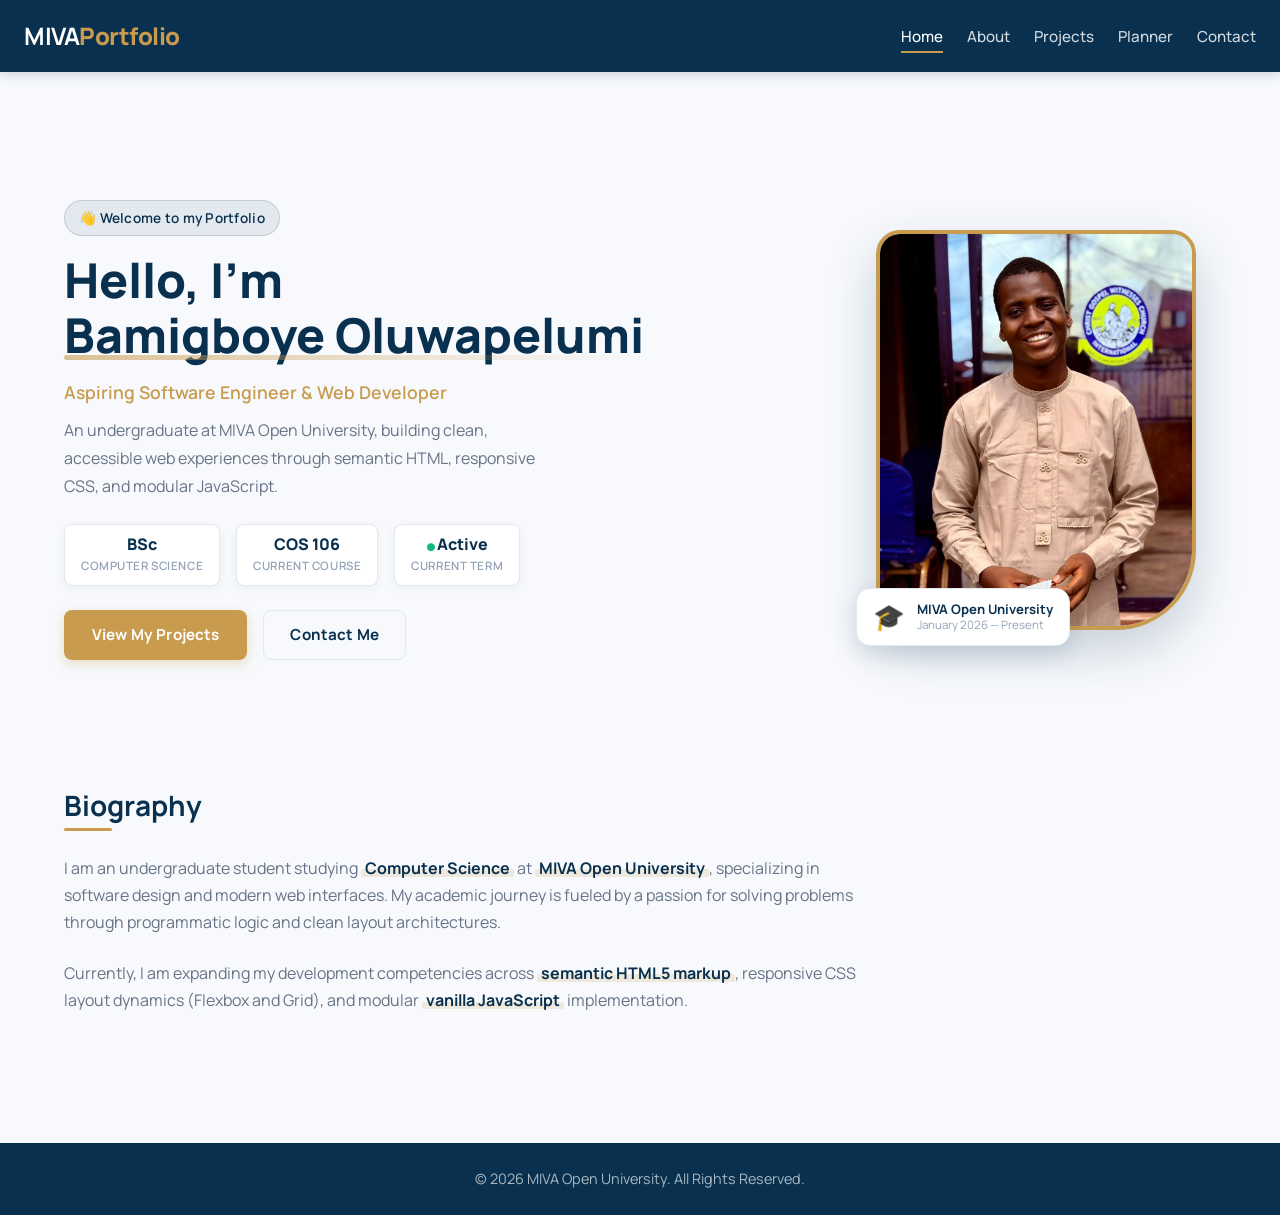
==== index.html @ a13cc45e "feat: implement modern responsive hamburger menu, customize contact composer, and add SEO meta cards" ====
<!DOCTYPE html>
<html lang="en">
<head>
    <meta charset="UTF-8">
    <meta name="viewport" content="width=device-width, initial-scale=1.0">
    <meta name="description" content="Academic Portfolio and Student Manager of Bamigboye Oluwapelumi, studying Computer Science at MIVA Open University. Discover my development projects and tasks.">
    <meta name="keywords" content="Bamigboye Oluwapelumi, MIVA Open University, Academic Portfolio, Computer Science, Front-End Developer, Academic Manager">
    <meta name="author" content="Bamigboye Oluwapelumi">
    
    <!-- Open Graph / Facebook -->
    <meta property="og:type" content="website">
    <meta property="og:url" content="https://github.com/mhistersax">
    <meta property="og:title" content="Bamigboye Oluwapelumi — Academic Portfolio">
    <meta property="og:description" content="Discover my web engineering projects and study milestones at MIVA Open University.">
    <meta property="og:image" content="asset/Avatar.webp">

    <!-- Twitter -->
    <meta property="twitter:card" content="summary_large_image">
    <meta property="twitter:title" content="Bamigboye Oluwapelumi — Academic Portfolio">
    <meta property="twitter:description" content="Discover my web engineering projects and study milestones at MIVA Open University.">
    <meta property="twitter:image" content="asset/Avatar.webp">

    <title>Home — Student Portfolio & Academic Manager</title>
    <link rel="stylesheet" href="css/style.css">
    <link rel="icon" type="image/x-icon" href="asset/images.ico">
</head>
<body>
    <header id="main_header">
        <div class="brand">
            <span class="logo-text">MIVA<strong>Portfolio</strong></span>
        </div>
        <button class="nav_toggle" id="nav_toggle" aria-label="Toggle navigation" aria-expanded="false">
            <span class="hamburger_bar"></span>
            <span class="hamburger_bar"></span>
            <span class="hamburger_bar"></span>
        </button>
        <nav>
            <ul>
                <li><a href="index.html" class="active">Home</a></li>
                <li><a href="about.html">About</a></li>
                <li><a href="projects.html">Projects</a></li>
                <li><a href="planner.html">Planner</a></li>
                <li><a href="contact.html">Contact</a></li>
            </ul>
        </nav>
    </header>

    <main>
        <!-- ===================== HERO — Split Layout ===================== -->
        <section class="hero">
            <!-- LEFT: Text Content -->
            <div class="hero-text">
                <span class="hero-badge">👋 Welcome to my Portfolio</span>
                <h1>Hello, I'm<br><span class="hero-name">Bamigboye Oluwapelumi</span></h1>
                <p class="subtitle">Aspiring Software Engineer &amp; Web Developer</p>
                <p class="tagline">An undergraduate at MIVA Open University, building clean, accessible web experiences through semantic HTML, responsive CSS, and modular JavaScript.</p>

                <!-- Quick Stats -->
                <div class="hero-stats">
                    <div class="stat-chip">
                        <span class="stat-value">BSc</span>
                        <span class="stat-label">Computer Science</span>
                    </div>
                    <div class="stat-chip">
                        <span class="stat-value">COS 106</span>
                        <span class="stat-label">Current Course</span>
                    </div>
                    <div class="stat-chip">
                        <span class="stat-value active-dot">Active</span>
                        <span class="stat-label">Current Term</span>
                    </div>
                </div>

                <div class="cta-buttons">
                    <a href="projects.html" class="btn btn-primary">View My Projects</a>
                    <a href="contact.html" class="btn btn-outline">Contact Me</a>
                </div>
            </div>

            <!-- RIGHT: Portrait Photo -->
            <div class="hero-photo-wrap">
                <div class="hero-photo-frame">
                    <img src="asset/Avatar.webp" alt="Portrait of Bamigboye Oluwapelumi" class="hero-photo"/>
                </div>
                <!-- Decorative floating badge -->
                <div class="hero-float-badge">
                    <span class="badge-icon">🎓</span>
                    <div>
                        <p class="badge-title">MIVA Open University</p>
                        <p class="badge-sub">January 2026 — Present</p>
                    </div>
                </div>
            </div>
        </section>

        <section class="biography">
            <h2>Biography</h2>
            <div class="bio-content">
                <p>I am an undergraduate student studying <strong class="bio-highlight">Computer Science</strong> at <strong class="bio-highlight">MIVA Open University</strong>, specializing in software design and modern web interfaces. My academic journey is fueled by a passion for solving problems through programmatic logic and clean layout architectures.</p>
                <p>Currently, I am expanding my development competencies across <strong class="bio-highlight">semantic HTML5 markup</strong>, responsive CSS layout dynamics (Flexbox and Grid), and modular <strong class="bio-highlight">vanilla JavaScript</strong> implementation.</p>
            </div>
        </section>
    </main>

    <footer>
        <p>&copy; 2026 MIVA Open University. All Rights Reserved.</p>
    </footer>
    <script src="js/nav.js"></script>
</body>
</html>
---- css/style.css ----
@import url('https://fonts.googleapis.com/css2?family=Manrope:wght@400;500;600;700;800&family=Afacad:wght@400;500;600;700&display=swap');

/* =============================================
   MIVA-Inspired Design System Variables
   Source: miva.edu.ng
   ============================================= */
:root {
    /* MIVA Official Color Palette */
    --primary: #09314F;          /* MIVA's core brand navy */
    --primary-hover: #0D4875;    /* MIVA's card hover color */
    --accent: #C89B4F;           /* Warm gold accent for actions */
    --accent-hover: #A8813E;     /* Darkened gold for hover states */
    --background: #F7F9FC;       /* Crisp, near-white page backdrop */
    --surface: #FFFFFF;          /* Pure white for cards & surfaces */
    --text-heading: #09314F;     /* MIVA navy for all headings */
    --text-body: #677487;        /* MIVA's exact body text color */
    --text-muted: #94A3B8;       /* Captions, placeholders, empty states */
    --success: #10B981;
    --error: #EF4444;
    --border: #E2E8F0;

    /* MIVA-Inspired Typography */
    --font-primary: 'Manrope', system-ui, -apple-system, sans-serif;

    /* Border Radii */
    --radius-btn: 8px;
    --radius-card: 12px;

    /* Brand-Tinted Shadows */
    --shadow-sm: 0 2px 8px rgba(9, 49, 79, 0.06);
    --shadow-card: 0 6px 20px rgba(9, 49, 79, 0.09);
    --shadow-hover: 0 12px 32px rgba(9, 49, 79, 0.15);

    /* Rhythm Framework */
    --space-xs: 8px;
    --space-sm: 16px;
    --space-md: 24px;
    --space-lg: 48px;
    --space-xl: 64px;
}

/* =============================================
   Global Normalization & Basics
   ============================================= */
*, *::before, *::after {
    margin: 0;
    padding: 0;
    box-sizing: border-box;
}

html {
    scroll-behavior: smooth;
}

body {
    font-family: var(--font-primary);
    background-color: var(--background);
    color: var(--text-body);
    line-height: 1.65;
    display: flex;
    flex-direction: column;
    min-height: 100vh;
    font-size: 16px;
}

/* Typography Hierarchy */
h1, h2, h3, h4, h5, h6 {
    font-family: var(--font-primary);
    color: var(--text-heading);
    line-height: 1.25;
    margin-bottom: var(--space-sm);
}

h1 { font-size: 2.5rem; font-weight: 800; }
h2 { font-size: 1.75rem; font-weight: 700; margin-bottom: var(--space-md); }
h3 { font-size: 1.25rem; font-weight: 600; }
h4 { font-size: 1.1rem; font-weight: 600; }

p {
    font-size: 1rem;
    margin-bottom: var(--space-sm);
    color: var(--text-body);
    line-height: 1.7;
}

a {
    text-decoration: none;
    color: var(--primary);
    transition: color 0.2s ease;
}

ul, ol {
    margin-bottom: var(--space-md);
    padding-left: var(--space-md);
    color: var(--text-body);
}

img {
    max-width: 100%;
    display: block;
}

/* Layout Container */
main {
    flex: 1;
    width: 100%;
    max-width: 1200px;
    margin: 0 auto;
    padding: var(--space-xl) var(--space-md);
}

section {
    margin-bottom: var(--space-xl);
}

.section-intro {
    font-size: 1.1rem;
    max-width: 680px;
    margin-bottom: var(--space-lg);
    color: var(--text-body);
}

/* =============================================
   Header & Navigation — MIVA Style
   ============================================= */
header {
    background-color: var(--primary);
    padding: var(--space-sm) var(--space-md);
    position: sticky;
    top: 0;
    z-index: 100;
    box-shadow: 0 2px 12px rgba(9, 49, 79, 0.2);
    display: flex;
    justify-content: space-between;
    align-items: center;
}

/* Logo */
.brand .logo-text {
    font-family: var(--font-primary);
    color: var(--surface);
    font-size: 1.5rem;
    font-weight: 700;
    letter-spacing: -0.02em;
}

.brand strong {
    color: var(--accent);
    font-weight: 800;
}

/* Nav Links */
nav ul {
    list-style: none;
    display: flex;
    gap: var(--space-md);
    margin: 0;
    padding: 0;
}

nav a {
    color: rgba(255, 255, 255, 0.82);
    font-weight: 500;
    font-size: 0.95rem;
    position: relative;
    padding: 6px 0;
    transition: color 0.2s ease;
}

nav a:hover,
nav a.active {
    color: var(--surface);
}

/* Navigation Border Grow (from BRAND_GUIDE) */
nav a::after {
    content: '';
    position: absolute;
    bottom: 0;
    left: 0;
    width: 100%;
    height: 2px;
    background-color: var(--accent);
    transform: scaleX(0);
    transform-origin: center;
    transition: transform 0.25s ease;
}

nav a:hover::after,
nav a.active::after {
    transform: scaleX(1);
}

/* Hamburger Nav Toggle Button (Modern UI) */
.nav_toggle {
    display: none;
    background: none;
    border: none;
    cursor: pointer;
    padding: var(--space-xs);
    flex-direction: column;
    gap: 6px;
    z-index: 110;
}

.hamburger_bar {
    display: block;
    width: 24px;
    height: 2px;
    background-color: var(--surface);
    border-radius: var(--radius-sm);
    transition: transform 0.3s ease, opacity 0.3s ease, background-color 0.3s ease;
}

/* Interactive Open States for Hamburger Icon */
header.nav_open .nav_toggle .hamburger_bar:nth-child(1) {
    transform: translateY(8px) rotate(45deg);
}

header.nav_open .nav_toggle .hamburger_bar:nth-child(2) {
    opacity: 0;
}

header.nav_open .nav_toggle .hamburger_bar:nth-child(3) {
    transform: translateY(-8px) rotate(-45deg);
}

/* =============================================
   Buttons — Tactile Scale Response
   ============================================= */
.btn {
    display: inline-block;
    padding: 12px 28px;
    border-radius: var(--radius-btn);
    font-family: var(--font-primary);
    font-weight: 700;
    font-size: 0.95rem;
    cursor: pointer;
    border: none;
    transition: background-color 0.2s ease, transform 0.1s ease, box-shadow 0.2s ease;
    text-align: center;
    letter-spacing: 0.01em;
}

.btn:active {
    transform: scale(0.97);
}

.btn-primary {
    background-color: var(--accent);
    color: var(--surface);
    box-shadow: 0 4px 12px rgba(200, 155, 79, 0.3);
}

.btn-primary:hover {
    background-color: var(--accent-hover);
    color: var(--surface);
    box-shadow: 0 6px 18px rgba(200, 155, 79, 0.4);
}

.btn-secondary {
    background-color: transparent;
    color: var(--surface);
    border: 2px solid rgba(255,255,255,0.5);
}

.btn-secondary:hover {
    background-color: rgba(255, 255, 255, 0.1);
    color: var(--surface);
    border-color: var(--surface);
}

/* =============================================
   Forms & Inputs
   ============================================= */
.form-group {
    margin-bottom: var(--space-sm);
    display: flex;
    flex-direction: column;
}

label {
    font-weight: 600;
    font-size: 0.9rem;
    margin-bottom: 6px;
    color: var(--text-heading);
    text-transform: uppercase;
    letter-spacing: 0.05em;
}

input, textarea {
    padding: 12px 16px;
    border: 1.5px solid var(--border);
    border-radius: var(--radius-btn);
    font-family: var(--font-primary);
    font-size: 1rem;
    color: var(--text-heading);
    background-color: var(--surface);
    transition: border-color 0.2s ease, box-shadow 0.2s ease;
}

input::placeholder, textarea::placeholder {
    color: var(--text-muted);
}

input:focus, textarea:focus {
    outline: none;
    border-color: var(--primary);
    box-shadow: 0 0 0 3px rgba(9, 49, 79, 0.12);
}

textarea {
    resize: vertical;
    min-height: 140px;
}

.error-text {
    color: var(--error);
    font-size: 0.8rem;
    font-weight: 500;
    margin-top: 5px;
    min-height: 18px;
    display: block;
}

.status-message {
    padding: var(--space-sm);
    border-radius: var(--radius-btn);
    margin-bottom: var(--space-md);
    font-weight: 600;
    display: none;
}

.status-message.success {
    display: block;
    background-color: #D1FAE5;
    color: #065F46;
    border: 1px solid #34D399;
}

.status-message.error,
.status-message.error-box {
    display: block;
    background-color: #FEE2E2;
    color: #991B1B;
    border: 1px solid #F87171;
}

.input-invalid {
    border-color: var(--error) !important;
    box-shadow: 0 0 0 3px rgba(220, 38, 38, 0.12) !important;
}

/* =============================================
   Tables — MIVA Style
   ============================================= */
table {
    width: 100%;
    border-collapse: collapse;
    margin-bottom: var(--space-md);
    background-color: var(--surface);
    border-radius: var(--radius-card);
    overflow: hidden;
    box-shadow: var(--shadow-card);
}

th, td {
    padding: 14px var(--space-sm);
    text-align: left;
    border-bottom: 1px solid var(--border);
    font-size: 0.95rem;
}

th {
    background-color: var(--primary);
    color: var(--surface);
    font-weight: 700;
    font-size: 0.85rem;
    text-transform: uppercase;
    letter-spacing: 0.06em;
}

tr:nth-child(even) td {
    background-color: #F8FAFC;
}

tr:last-child td {
    border-bottom: none;
}

/* =============================================
   Page: Homepage Hero — Modern Split Layout
   ============================================= */
.hero {
    display: flex;
    align-items: center;
    gap: var(--space-xl);
    padding: var(--space-xl) 0;
    margin-bottom: var(--space-xl);
    min-height: 520px;
}

/* --- LEFT: Text Side --- */
.hero-text {
    flex: 1;
    min-width: 0;
}

.hero-badge {
    display: inline-block;
    background-color: rgba(9, 49, 79, 0.08);
    color: var(--primary);
    font-size: 0.85rem;
    font-weight: 600;
    padding: 6px 14px;
    border-radius: 20px;
    border: 1px solid rgba(9, 49, 79, 0.15);
    margin-bottom: var(--space-sm);
    letter-spacing: 0.02em;
}

.hero-text h1 {
    font-size: 3rem;
    font-weight: 800;
    color: var(--text-heading);
    line-height: 1.15;
    margin-bottom: var(--space-sm);
}

.hero-name {
    color: var(--primary);
    position: relative;
    display: inline-block;
}

/* Gold underline accent on the name */
.hero-name::after {
    content: '';
    position: absolute;
    bottom: 2px;
    left: 0;
    width: 100%;
    height: 5px;
    background: linear-gradient(90deg, var(--accent), transparent);
    border-radius: 3px;
    opacity: 0.6;
}

.hero-text .subtitle {
    font-size: 1.1rem;
    font-weight: 600;
    color: var(--accent);
    margin-bottom: var(--space-xs);
}

.hero-text .tagline {
    font-size: 1rem;
    color: var(--text-body);
    max-width: 480px;
    margin-bottom: var(--space-md);
    line-height: 1.75;
}

/* Stat chips row */
.hero-stats {
    display: flex;
    gap: var(--space-sm);
    margin-bottom: var(--space-md);
    flex-wrap: wrap;
}

.stat-chip {
    background-color: var(--surface);
    border: 1.5px solid var(--border);
    border-radius: var(--radius-btn);
    padding: 10px 16px;
    display: flex;
    flex-direction: column;
    align-items: center;
    box-shadow: var(--shadow-sm);
    min-width: 90px;
    transition: transform 0.2s ease, box-shadow 0.2s ease;
}

.stat-chip:hover {
    transform: translateY(-2px);
    box-shadow: var(--shadow-card);
}

.stat-value {
    font-size: 1rem;
    font-weight: 800;
    color: var(--primary);
    line-height: 1.2;
}

.stat-value.active-dot::before {
    content: '● ';
    color: var(--success);
    font-size: 0.65rem;
    vertical-align: middle;
}

.stat-label {
    font-size: 0.72rem;
    color: var(--text-muted);
    font-weight: 600;
    text-transform: uppercase;
    letter-spacing: 0.05em;
    margin-top: 2px;
}

/* CTA Buttons Row */
.cta-buttons {
    display: flex;
    gap: var(--space-sm);
    flex-wrap: wrap;
}

/* Outline button variant for hero */
.btn-outline {
    background-color: transparent;
    color: var(--primary);
    border: 2px solid var(--primary);
    padding: 11px 26px;
    border-radius: var(--radius-btn);
    font-family: var(--font-primary);
    font-weight: 700;
    font-size: 0.95rem;
    cursor: pointer;
    transition: background-color 0.2s ease, color 0.2s ease, transform 0.1s ease;
    display: inline-block;
    text-align: center;
}

.btn-outline:hover {
    background-color: var(--primary);
    color: var(--surface);
}

.btn-outline:active {
    transform: scale(0.97);
}

/* --- RIGHT: Photo Side --- */
.hero-photo-wrap {
    flex-shrink: 0;
    position: relative;
    width: 340px;
}

.hero-photo-frame {
    width: 320px;
    height: 400px;
    border-radius: 24px 24px 80px 24px; /* Asymmetric modern frame */
    overflow: hidden;
    border: 4px solid var(--accent);
    box-shadow: 0 20px 50px rgba(9, 49, 79, 0.2);
    position: relative;
    background-color: #dce8f0;
}

/* Decorative background shape behind the frame */
.hero-photo-frame::before {
    content: '';
    position: absolute;
    inset: -8px;
    border-radius: 28px 28px 84px 28px;
    border: 2px dashed rgba(200, 155, 79, 0.35);
    pointer-events: none;
    z-index: -1;
}

.hero-photo {
    width: 100%;
    height: 100%;
    object-fit: cover;
    object-position: center 10%; /* Focus on the face */
    display: block;
    transition: transform 0.4s ease;
}

.hero-photo-frame:hover .hero-photo {
    transform: scale(1.03);
}

/* Floating Badge — bottom-left of the photo */
.hero-float-badge {
    position: absolute;
    bottom: -16px;
    left: -20px;
    background-color: var(--surface);
    border-radius: 14px;
    padding: 12px 16px;
    display: flex;
    align-items: center;
    gap: 12px;
    box-shadow: 0 8px 24px rgba(9, 49, 79, 0.15);
    border: 1.5px solid var(--border);
    max-width: 240px;
    animation: floatBadge 3s ease-in-out infinite;
}

@keyframes floatBadge {
    0%, 100% { transform: translateY(0); }
    50%       { transform: translateY(-6px); }
}

.badge-icon {
    font-size: 1.6rem;
    line-height: 1;
    flex-shrink: 0;
}

.badge-title {
    font-size: 0.82rem;
    font-weight: 700;
    color: var(--text-heading);
    margin: 0;
    line-height: 1.3;
}

.badge-sub {
    font-size: 0.72rem;
    color: var(--text-muted);
    margin: 0;
    line-height: 1.3;
}

/* Biography Section */
.biography h2 {
    position: relative;
    padding-bottom: var(--space-xs);
}

.biography h2::after {
    content: '';
    position: absolute;
    bottom: 0;
    left: 0;
    width: 48px;
    height: 3px;
    background-color: var(--accent);
    border-radius: 2px;
}

.metrics-grid {
    display: grid;
    grid-template-columns: repeat(auto-fit, minmax(220px, 1fr));
    gap: var(--space-md);
}

.metric-card {
    background-color: var(--surface);
    padding: var(--space-md);
    border-radius: var(--radius-card);
    box-shadow: var(--shadow-card);
    text-align: center;
    border-top: 3px solid var(--accent);
    transition: transform 0.2s ease, box-shadow 0.2s ease;
}

.metric-card:hover {
    transform: translateY(-4px);
    box-shadow: var(--shadow-hover);
}

.metric-card h3 {
    font-size: 0.85rem;
    text-transform: uppercase;
    letter-spacing: 0.07em;
    color: var(--text-muted);
    font-weight: 600;
    margin-bottom: var(--space-xs);
}

.metric-value {
    font-size: 1.4rem;
    font-weight: 800;
    color: var(--primary);
    margin: 0;
}

.status-active {
    color: var(--success) !important;
}

/* Biography Section */
.bio-content {
    background-color: transparent;
    padding: 0;
    border-radius: 0;
    box-shadow: none;
    border-left: none;
    font-size: 1.15rem;
    line-height: 1.8;
    color: var(--text-body);
    max-width: 800px;
}

.bio-content p {
    margin-bottom: var(--space-md);
}

.bio-highlight {
    color: var(--primary);
    font-weight: 700;
    position: relative;
    white-space: nowrap;
    padding: 0 4px;
    z-index: 1;
}

.bio-highlight::after {
    content: '';
    position: absolute;
    bottom: 2px;
    left: 0;
    width: 100%;
    height: 35%;
    background-color: rgba(200, 155, 79, 0.18); /* Soft gold transparent background highlight */
    z-index: -1;
    border-radius: 2px;
    transition: background-color 0.2s ease;
}

.bio-highlight:hover::after {
    background-color: rgba(200, 155, 79, 0.3);
}

/* =============================================
   Page: Projects Showcase — MIVA Card Style
   ============================================= */
#gallery-container h2 {
    position: relative;
    padding-bottom: var(--space-xs);
}
#gallery-container h2::after {
    content: '';
    position: absolute;
    bottom: 0;
    left: 0;
    width: 48px;
    height: 3px;
    background-color: var(--accent);
    border-radius: 2px;
}

.projects-grid {
    display: grid;
    grid-template-columns: repeat(auto-fit, minmax(300px, 1fr));
    gap: var(--space-md);
}

/* MIVA-inspired dark card design */
.project-card {
    background-color: var(--primary);
    border-radius: var(--radius-card);
    overflow: hidden;
    box-shadow: var(--shadow-card);
    transition: transform 0.2s ease, background-color 0.2s ease, box-shadow 0.2s ease;
    display: flex;
    flex-direction: column;
}

.project-card:hover {
    transform: translateY(-6px);
    background-color: var(--primary-hover);
    box-shadow: var(--shadow-hover);
}

.project-image-wrapper {
    height: 190px;
    background-color: #0a2840;
    overflow: hidden;
}

.project-image-wrapper img {
    width: 100%;
    height: 100%;
    object-fit: cover;
    opacity: 0.85;
    transition: opacity 0.2s ease;
}

.project-card:hover .project-image-wrapper img {
    opacity: 1;
}

.project-info {
    padding: var(--space-md);
    flex: 1;
    display: flex;
    flex-direction: column;
}

/* Matches MIVA's white heading color on dark cards */
.project-info h3 {
    color: var(--surface);
    font-size: 1.15rem;
    margin-bottom: var(--space-xs);
}

/* Matches MIVA's #677487 body text on dark cards */
.project-info p {
    color: #8fa3b8;
    font-size: 0.9rem;
    flex: 1;
}

.project-links {
    margin-top: var(--space-sm);
    display: flex;
    gap: var(--space-sm);
}

.project-links a {
    font-weight: 700;
    font-size: 0.9rem;
    padding: 8px 16px;
    border-radius: var(--radius-btn);
    transition: background-color 0.2s ease, color 0.2s ease;
}

.project-links .link-repo {
    background-color: rgba(255,255,255,0.1);
    color: var(--surface);
}

.project-links .link-repo:hover {
    background-color: rgba(255,255,255,0.2);
}

.project-links .link-live {
    background-color: var(--accent);
    color: var(--surface);
}

.project-links .link-live:hover {
    background-color: var(--accent-hover);
}

/* =============================================
   Page: Academic Planner
   ============================================= */
#planner-container h2 {
    position: relative;
    padding-bottom: var(--space-xs);
}
#planner-container h2::after {
    content: '';
    position: absolute;
    bottom: 0;
    left: 0;
    width: 48px;
    height: 3px;
    background-color: var(--accent);
    border-radius: 2px;
}

.planner-app-box {
    background-color: var(--surface);
    padding: var(--space-md);
    border-radius: var(--radius-card);
    box-shadow: var(--shadow-card);
    margin-bottom: var(--space-xl);
}

.task-input-group {
    display: flex;
    gap: var(--space-sm);
    margin-bottom: var(--space-md);
}

.task-input-group input {
    flex: 1;
}

.sr-only {
    position: absolute;
    width: 1px;
    height: 1px;
    padding: 0;
    margin: -1px;
    overflow: hidden;
    clip: rect(0,0,0,0);
    border: 0;
}

.tasks-dashboard h3 {
    font-size: 1rem;
    text-transform: uppercase;
    letter-spacing: 0.07em;
    color: var(--text-muted);
    font-weight: 600;
    margin-bottom: var(--space-sm);
    border-bottom: 1px solid var(--border);
    padding-bottom: var(--space-xs);
}

#taskList {
    list-style: none;
    padding: 0;
    margin: 0;
}

/* Slide-In Animation (from BRAND_GUIDE) */
@keyframes slideIn {
    from { opacity: 0; transform: translateY(15px); }
    to   { opacity: 1; transform: translateY(0); }
}

#taskList li {
    background-color: var(--background);
    padding: 12px var(--space-sm);
    border-radius: var(--radius-btn);
    margin-bottom: var(--space-xs);
    display: flex;
    justify-content: space-between;
    align-items: center;
    border-left: 4px solid var(--accent);
    color: var(--text-heading);
    font-weight: 500;
    font-size: 0.95rem;
    animation: slideIn 0.3s ease-out forwards;
    transition: border-left-color 0.2s ease, opacity 0.2s ease;
}

#taskList li.completed {
    border-left-color: var(--success);
    opacity: 0.55;
    text-decoration: line-through;
    color: var(--text-muted);
}

.task-actions {
    display: flex;
    gap: 6px;
    flex-shrink: 0;
}

#taskList li button {
    background: none;
    border: none;
    cursor: pointer;
    padding: 4px 8px;
    border-radius: 4px;
    font-size: 0.8rem;
    font-weight: 700;
    font-family: var(--font-primary);
    transition: background 0.2s ease, color 0.2s ease;
}

#taskList li .btn-complete {
    color: var(--success);
}

#taskList li .btn-complete:hover {
    background: #D1FAE5;
}

#taskList li .btn-delete {
    color: var(--error);
}

#taskList li .btn-delete:hover {
    background: #FEE2E2;
}

.empty-state {
    text-align: center;
    font-style: italic;
    color: var(--text-muted);
    padding: var(--space-md);
}

/* Academic Reference Table in Planner */
.academic-reference {
    margin-top: var(--space-md);
}

.academic-reference h3 {
    margin-bottom: var(--space-sm);
}

/* =============================================
   Page: About Me
   ============================================= */
#education, #career, #skills, #interests {
    background-color: var(--surface);
    padding: var(--space-md);
    border-radius: var(--radius-card);
    box-shadow: var(--shadow-sm);
    margin-bottom: var(--space-md);
}

#education h2,
#career h2,
#skills h2,
#interests h2 {
    position: relative;
    padding-bottom: var(--space-xs);
    margin-bottom: var(--space-md);
}

#education h2::after,
#career h2::after,
#skills h2::after,
#interests h2::after {
    content: '';
    position: absolute;
    bottom: 0;
    left: 0;
    width: 40px;
    height: 3px;
    background-color: var(--accent);
    border-radius: 2px;
}

.skills-list {
    display: grid;
    grid-template-columns: repeat(auto-fit, minmax(260px, 1fr));
    gap: var(--space-xs);
    list-style: none;
    padding: 0;
}

.skills-list li {
    background-color: var(--background);
    padding: 12px var(--space-sm);
    border-radius: var(--radius-btn);
    border-left: 3px solid var(--primary);
    font-size: 0.95rem;
}

.skills-list li strong {
    color: var(--primary);
}

.video-container {
    border-radius: var(--radius-card);
    overflow: hidden;
    box-shadow: var(--shadow-card);
    background-color: #000;
    display: inline-block;
    width: 100%;
    max-width: 640px;
}

/* =============================================
   Page: Contact
   ============================================= */
#contact-container {
    max-width: 700px;
}

#contact-container h2 {
    position: relative;
    padding-bottom: var(--space-xs);
    margin-bottom: var(--space-xs);
}

#contact-container h2::after {
    content: '';
    position: absolute;
    bottom: 0;
    left: 0;
    width: 48px;
    height: 3px;
    background-color: var(--accent);
    border-radius: 2px;
}

/* =============================================
   Footer
   ============================================= */
footer {
    background-color: var(--primary);
    color: var(--surface);
    text-align: center;
    padding: var(--space-md);
    margin-top: auto;
}

footer p {
    color: rgba(255, 255, 255, 0.65);
    margin: 0;
    font-size: 0.9rem;
}

/* =============================================
   Responsive Adaptations
   ============================================= */

/* Tablet */
@media (max-width: 900px) {
    h1 { font-size: 2rem; }
    h2 { font-size: 1.5rem; }

    .hero {
        gap: var(--space-lg);
    }

    .hero-text h1 {
        font-size: 2.4rem;
    }

    .hero-photo-wrap {
        width: 280px;
    }

    .hero-photo-frame {
        width: 260px;
        height: 340px;
    }

    .projects-grid {
        grid-template-columns: repeat(2, 1fr);
    }
}

/* Mobile Navigation & Responsive Header */
@media (max-width: 768px) {
    header {
        position: sticky;
        top: 0;
        width: 100%;
        display: flex;
        justify-content: space-between;
        align-items: center;
        padding: var(--space-sm) var(--space-md);
    }

    .nav_toggle {
        display: flex;
    }

    nav {
        position: absolute;
        top: 100%;
        left: 0;
        width: 100%;
        background-color: var(--primary);
        max-height: 0;
        overflow: hidden;
        transition: max-height 0.3s ease-in-out, box-shadow 0.3s ease;
        box-shadow: none;
    }

    header.nav_open nav {
        max-height: 350px;
        box-shadow: 0 8px 16px rgba(9, 49, 79, 0.3);
        border-top: 1px solid rgba(255, 255, 255, 0.08);
    }

    nav ul {
        flex-direction: column;
        width: 100%;
        padding: var(--space-md) var(--space-md);
        gap: var(--space-sm);
    }

    nav li {
        width: 100%;
    }

    nav a {
        display: block;
        padding: 10px 0;
        font-size: 1.05rem;
        border-bottom: 1px solid rgba(255, 255, 255, 0.05);
    }

    nav a::after {
        display: none; /* Disable border scale underline on mobile */
    }

    nav a:hover,
    nav a.active {
        color: var(--accent);
        padding-left: var(--space-xs);
        transition: color 0.2s ease, padding 0.2s ease;
    }

    main {
        padding: var(--space-md) var(--space-sm);
    }

    /* Hero stacks vertically on mobile */
    .hero {
        flex-direction: column-reverse; /* Photo on top, text below */
        text-align: center;
        padding: var(--space-lg) 0;
        min-height: unset;
        gap: var(--space-lg);
    }

    .hero-text {
        width: 100%;
    }

    .hero-text .tagline {
        max-width: 100%;
    }

    .hero-text h1 {
        font-size: 2rem;
    }

    .hero-stats {
        justify-content: center;
    }

    .cta-buttons {
        justify-content: center;
    }

    .hero-photo-wrap {
        width: 100%;
        display: flex;
        justify-content: center;
        padding-bottom: 30px; /* Space for the floating badge */
    }

    .hero-photo-frame {
        width: 220px;
        height: 280px;
    }

    .hero-float-badge {
        left: 50%;
        transform: translateX(-50%);
        bottom: -10px;
        animation: none; /* Disable float on mobile for cleanliness */
    }

    .projects-grid {
        grid-template-columns: 1fr;
    }

    .metrics-grid {
        grid-template-columns: 1fr;
    }

    .task-input-group {
        flex-direction: column;
    }

    .task-input-group input,
    .task-input-group button {
        width: 100%;
    }

    .skills-list {
        grid-template-columns: 1fr;
    }

    table {
        font-size: 0.85rem;
        display: block;
        overflow-x: auto;
    }
}

/* Small Mobile */
@media (max-width: 480px) {
    h1 { font-size: 1.75rem; }
    h2 { font-size: 1.35rem; }

    .brand .logo-text {
        font-size: 1.25rem;
    }

    .hero-photo-frame {
        width: 190px;
        height: 240px;
    }

    .stat-chip {
        min-width: 75px;
        padding: 8px 12px;
    }
}

/* =============================================
   Contact Form Preview Modal Overlay
   ============================================= */
.modal-overlay {
    position: fixed;
    top: 0;
    left: 0;
    width: 100%;
    height: 100%;
    background-color: rgba(9, 49, 79, 0.6); /* Translucent brand navy overlay */
    backdrop-filter: blur(5px);
    display: flex;
    justify-content: center;
    align-items: center;
    z-index: 1000;
    padding: var(--space-md);
    box-sizing: border-box;
}

.modal-card {
    background-color: var(--surface);
    width: 100%;
    max-width: 580px;
    border-radius: var(--radius-card);
    box-shadow: 0 20px 25px -5px rgba(0, 0, 0, 0.15), 0 10px 10px -5px rgba(0, 0, 0, 0.04);
    display: flex;
    flex-direction: column;
    overflow: hidden;
    animation: modal-enter 0.3s cubic-bezier(0.16, 1, 0.3, 1);
}

.modal-header {
    display: flex;
    justify-content: space-between;
    align-items: center;
    padding: var(--space-md) var(--space-lg);
    background-color: var(--primary);
    color: var(--surface);
}

.modal-header h3 {
    margin: 0;
    font-size: 1.25rem;
    font-family: var(--font-primary);
    font-weight: 700;
}

.modal-close-btn {
    background: none;
    border: none;
    font-size: 1.75rem;
    color: rgba(255, 255, 255, 0.7);
    cursor: pointer;
    line-height: 1;
    padding: 0;
    transition: color 0.2s ease;
}

.modal-close-btn:hover {
    color: var(--surface);
}

.modal-body {
    padding: var(--space-lg);
    overflow-y: auto;
    max-height: 60vh;
}

.modal-intro {
    font-size: 0.95rem;
    color: var(--text-body);
    margin-bottom: var(--space-md);
    line-height: 1.5;
}

.preview-box {
    background-color: #F8FAFC;
    border: 1px solid var(--border);
    border-radius: var(--radius-sm);
    padding: var(--space-md);
    color: var(--text-heading);
    font-family: var(--font-primary);
    font-size: 0.9rem;
}

.preview-box p {
    margin: 0 0 6px 0;
}

.preview-divider {
    border: none;
    border-top: 1px solid var(--border);
    margin: 12px 0;
}

.preview-text-area {
    margin: 0;
    font-family: 'Courier New', Courier, monospace;
    white-space: pre-wrap;
    word-break: break-all;
    line-height: 1.5;
    color: var(--text-body);
    font-size: 0.85rem;
    background-color: #F1F5F9;
    padding: 10px;
    border-radius: var(--radius-sm);
    border: 1px solid rgba(0, 0, 0, 0.05);
}

.modal-footer {
    display: flex;
    justify-content: flex-end;
    gap: var(--space-sm);
    padding: var(--space-md) var(--space-lg);
    border-top: 1px solid var(--border);
    background-color: #F8FAFC;
}

.modal-footer .btn {
    padding: 10px 20px;
}

.btn-outline {
    background: transparent;
    border: 1.5px solid var(--border);
    color: var(--text-heading);
}

.btn-outline:hover {
    background-color: var(--border);
    color: var(--text-heading);
}

@keyframes modal-enter {
    from {
        opacity: 0;
        transform: scale(0.95) translateY(10px);
    }
    to {
        opacity: 1;
        transform: scale(1) translateY(0);
    }
}
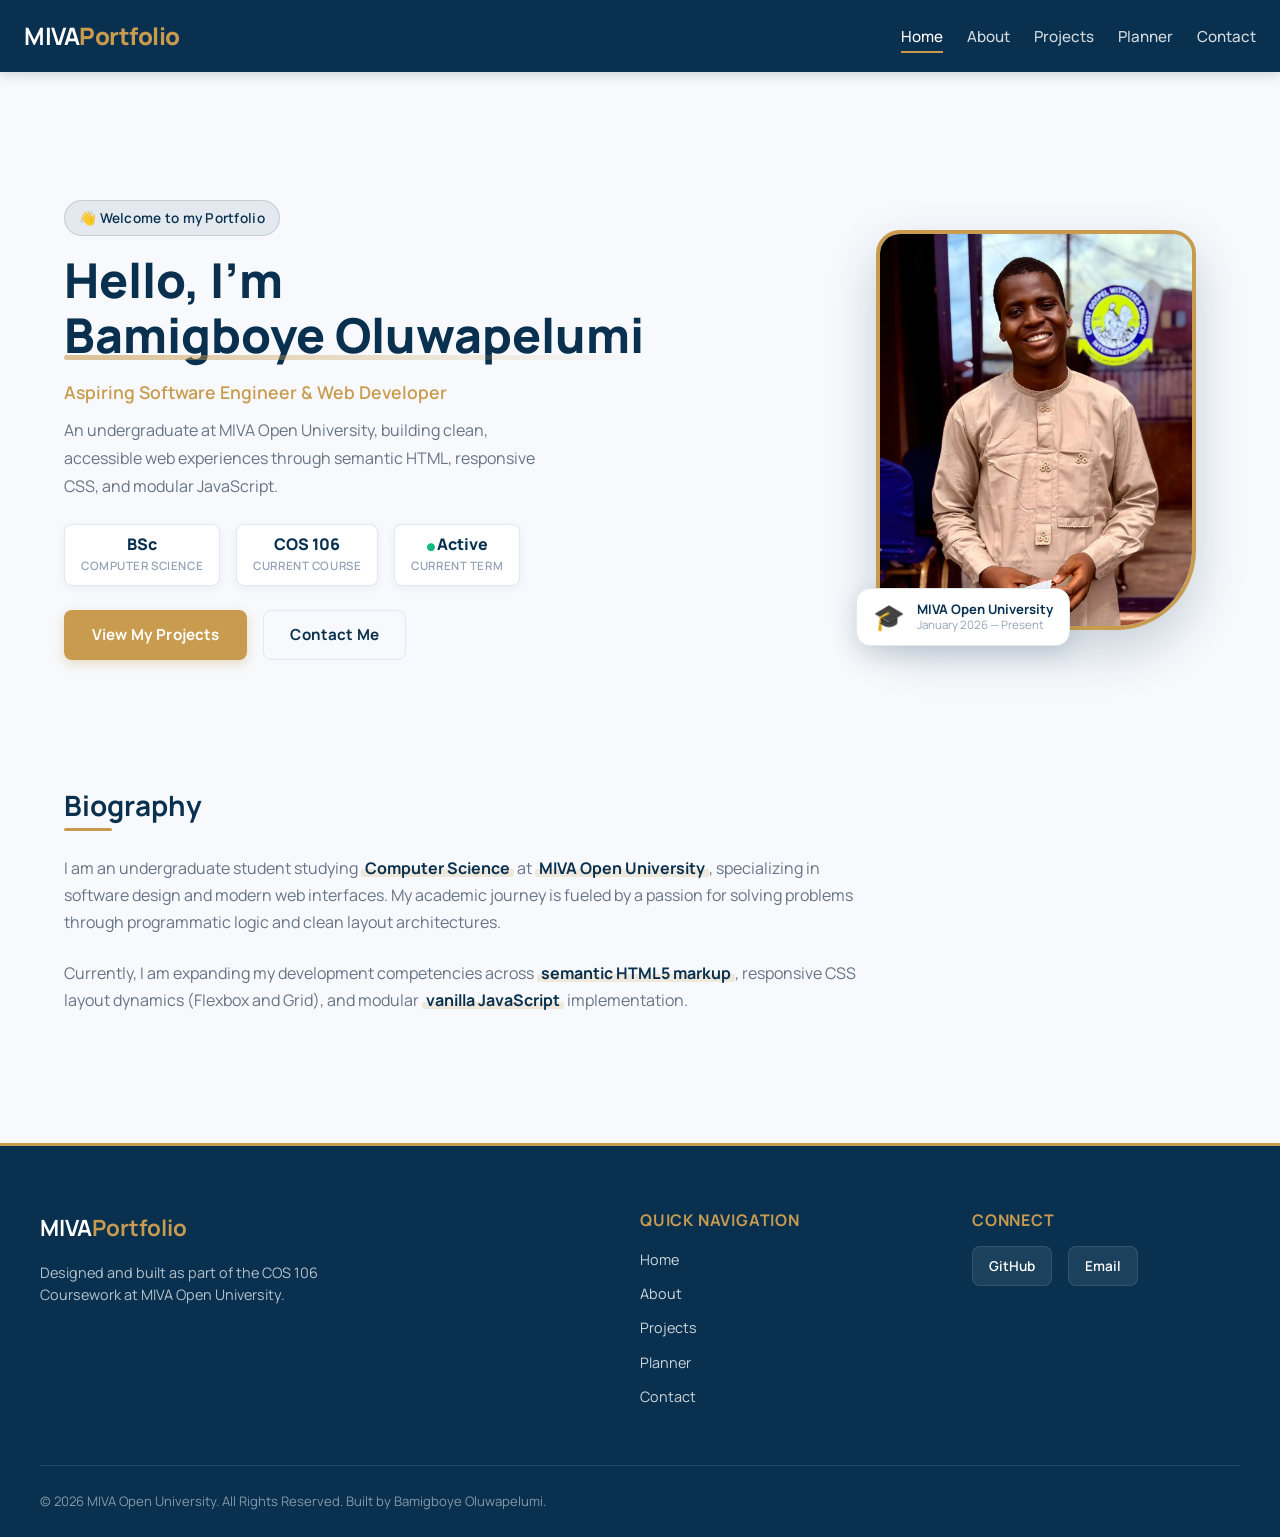
==== commit 4e503f21: "refactor: update education dates, replace professional timeline, integrate video credit, add project" ====
--- a/index.html
+++ b/index.html
@@ -103,7 +103,36 @@
     </main>
 
     <footer>
-        <p>&copy; 2026 MIVA Open University. All Rights Reserved.</p>
+        <div class="footer-content">
+            <div class="footer-brand">
+                <span class="logo-text">MIVA<strong>Portfolio</strong></span>
+                <p>Designed and built as part of the COS 106 Coursework at MIVA Open University.</p>
+            </div>
+            <div class="footer-links">
+                <h4>Quick Navigation</h4>
+                <ul>
+                    <li><a href="index.html">Home</a></li>
+                    <li><a href="about.html">About</a></li>
+                    <li><a href="projects.html">Projects</a></li>
+                    <li><a href="planner.html">Planner</a></li>
+                    <li><a href="contact.html">Contact</a></li>
+                </ul>
+            </div>
+            <div class="footer-social">
+                <h4>Connect</h4>
+                <div class="social-icons">
+                    <a href="https://github.com/mhistersax" target="_blank" rel="noopener noreferrer" aria-label="GitHub Profile">
+                        GitHub
+                    </a>
+                    <a href="mailto:bamigboyepelumi38@gmail.com" aria-label="Send Email">
+                        Email
+                    </a>
+                </div>
+            </div>
+        </div>
+        <div class="footer-bottom">
+            <p>&copy; 2026 MIVA Open University. All Rights Reserved. Built by Bamigboye Oluwapelumi.</p>
+        </div>
     </footer>
     <script src="js/nav.js"></script>
 </body>
--- a/css/style.css
+++ b/css/style.css
@@ -860,20 +860,80 @@
 
 .planner-app-box {
     background-color: var(--surface);
+    border-radius: 16px;
+    box-shadow: 0 10px 25px -5px rgba(9, 49, 79, 0.1), 0 8px 10px -6px rgba(9, 49, 79, 0.05);
+    margin-bottom: var(--space-xl);
+    border: 1px solid var(--border);
+    overflow: hidden;
+}
+
+#todoForm {
+    background-color: #f8fafc;
     padding: var(--space-md);
-    border-radius: var(--radius-card);
-    box-shadow: var(--shadow-card);
-    margin-bottom: var(--space-xl);
+    border-bottom: 1px solid var(--border);
 }
 
 .task-input-group {
     display: flex;
     gap: var(--space-sm);
-    margin-bottom: var(--space-md);
+    flex-wrap: wrap;
 }
 
 .task-input-group input {
+    flex: 2;
+    min-width: 200px;
+}
+
+#taskCategory {
+    padding: 12px 16px;
+    border: 1.5px solid var(--border);
+    border-radius: var(--radius-btn);
+    font-family: var(--font-primary);
+    font-size: 1rem;
+    color: var(--text-heading);
+    background-color: var(--surface);
     flex: 1;
+    min-width: 150px;
+    cursor: pointer;
+    transition: border-color 0.2s ease, box-shadow 0.2s ease;
+}
+
+#taskCategory:focus {
+    outline: none;
+    border-color: var(--primary);
+    box-shadow: 0 0 0 3px rgba(9, 49, 79, 0.12);
+}
+
+.dashboard-header-bar {
+    display: flex;
+    justify-content: space-between;
+    align-items: center;
+    margin-bottom: var(--space-sm);
+    border-bottom: 1px solid var(--border);
+    padding-bottom: var(--space-xs);
+}
+
+.dashboard-header-bar h3 {
+    margin: 0 !important;
+    border-bottom: none !important;
+    padding-bottom: 0 !important;
+}
+
+.task-stats {
+    font-size: 0.85rem;
+    font-weight: 700;
+    color: var(--text-muted);
+    background-color: rgba(9, 49, 79, 0.05);
+    padding: 4px 10px;
+    border-radius: 12px;
+}
+
+#completedCount {
+    color: var(--success);
+}
+
+.tasks-dashboard {
+    padding: var(--space-md);
 }
 
 .sr-only {
@@ -931,6 +991,46 @@
     opacity: 0.55;
     text-decoration: line-through;
     color: var(--text-muted);
+}
+
+/* Category Badge Indicators */
+.task-badge {
+    font-size: 0.72rem;
+    font-weight: 700;
+    text-transform: uppercase;
+    letter-spacing: 0.03em;
+    padding: 3px 8px;
+    border-radius: 12px;
+    display: inline-block;
+    border: 1px solid transparent;
+}
+
+.badge-assignment {
+    background-color: rgba(9, 49, 79, 0.08);
+    color: var(--primary);
+    border-color: rgba(9, 49, 79, 0.15);
+}
+
+.badge-exam {
+    background-color: rgba(220, 38, 38, 0.08);
+    color: var(--error);
+    border-color: rgba(220, 38, 38, 0.15);
+}
+
+.badge-study {
+    background-color: rgba(200, 155, 79, 0.08);
+    color: var(--accent);
+    border-color: rgba(200, 155, 79, 0.15);
+}
+
+.badge-project {
+    background-color: rgba(16, 185, 129, 0.08);
+    color: var(--success);
+    border-color: rgba(16, 185, 129, 0.15);
+}
+
+.task-text {
+    line-height: 1.4;
 }
 
 .task-actions {
@@ -1037,14 +1137,50 @@
     color: var(--primary);
 }
 
-.video-container {
+.video-player-frame {
     border-radius: var(--radius-card);
     overflow: hidden;
     box-shadow: var(--shadow-card);
-    background-color: #000;
-    display: inline-block;
+    background-color: var(--primary);
     width: 100%;
     max-width: 640px;
+    border: 2px solid var(--accent);
+}
+
+.video-ratio-box {
+    position: relative;
+    width: 100%;
+    padding-top: 56.25%; /* 16:9 Aspect Ratio */
+    background-color: #000;
+}
+
+.video-ratio-box iframe {
+    position: absolute;
+    top: 0;
+    left: 0;
+    width: 100%;
+    height: 100%;
+    border: 0;
+}
+
+.video-credit-bar {
+    background-color: var(--primary);
+    color: var(--surface);
+    padding: var(--space-xs) var(--space-sm);
+    font-size: 0.85rem;
+    border-top: 1px solid rgba(255, 255, 255, 0.1);
+    display: flex;
+    justify-content: space-between;
+    align-items: center;
+}
+
+.video-credit-bar a {
+    color: var(--accent);
+    text-decoration: underline;
+}
+
+.video-credit-bar a:hover {
+    color: var(--accent-hover);
 }
 
 /* =============================================
@@ -1072,20 +1208,138 @@
 }
 
 /* =============================================
-   Footer
+   Footer — Modern Grid Layout
    ============================================= */
 footer {
     background-color: var(--primary);
     color: var(--surface);
-    text-align: center;
-    padding: var(--space-md);
+    padding: var(--space-xl) var(--space-md) var(--space-md) var(--space-md);
     margin-top: auto;
-}
-
-footer p {
-    color: rgba(255, 255, 255, 0.65);
+    border-top: 3px solid var(--accent);
+}
+
+.footer-content {
+    max-width: 1200px;
+    margin: 0 auto;
+    display: grid;
+    grid-template-columns: 2fr 1fr 1fr;
+    gap: var(--space-xl);
+    padding-bottom: var(--space-lg);
+    border-bottom: 1px solid rgba(255, 255, 255, 0.1);
+    text-align: left;
+}
+
+.footer-brand .logo-text {
+    font-family: var(--font-primary);
+    font-size: 1.4rem;
+    font-weight: 700;
+    color: var(--surface);
+    margin-bottom: var(--space-sm);
+    display: inline-block;
+}
+
+.footer-brand .logo-text strong {
+    color: var(--accent);
+}
+
+.footer-brand p {
+    color: rgba(255, 255, 255, 0.7);
+    font-size: 0.9rem;
+    line-height: 1.5;
     margin: 0;
+    max-width: 320px;
+}
+
+.footer-links h4,
+.footer-social h4 {
+    color: var(--accent);
+    font-family: var(--font-primary);
+    font-size: 1rem;
+    text-transform: uppercase;
+    letter-spacing: 0.05em;
+    margin-bottom: var(--space-sm);
+    font-weight: 700;
+}
+
+.footer-links ul {
+    list-style: none;
+    padding: 0;
+    margin: 0;
+}
+
+.footer-links li {
+    margin-bottom: 8px;
+}
+
+.footer-links a {
+    color: rgba(255, 255, 255, 0.8);
     font-size: 0.9rem;
+    transition: color 0.2s ease, padding-left 0.2s ease;
+}
+
+.footer-links a:hover {
+    color: var(--accent);
+    padding-left: 4px;
+}
+
+.social-icons {
+    display: flex;
+    gap: var(--space-sm);
+    flex-wrap: wrap;
+}
+
+.social-icons a {
+    color: var(--surface);
+    background-color: rgba(255, 255, 255, 0.08);
+    padding: 8px 16px;
+    border-radius: var(--radius-btn);
+    font-size: 0.85rem;
+    font-weight: 600;
+    border: 1px solid rgba(255, 255, 255, 0.1);
+    transition: background-color 0.2s ease, border-color 0.2s ease, color 0.2s ease;
+}
+
+.social-icons a:hover {
+    background-color: var(--accent);
+    border-color: var(--accent);
+    color: var(--primary);
+}
+
+.footer-bottom {
+    max-width: 1200px;
+    margin: 0 auto;
+    padding-top: var(--space-md);
+    display: flex;
+    justify-content: space-between;
+    align-items: center;
+}
+
+.footer-bottom p {
+    color: rgba(255, 255, 255, 0.5);
+    margin: 0;
+    font-size: 0.82rem;
+}
+
+@media (max-width: 768px) {
+    .footer-content {
+        grid-template-columns: 1fr;
+        gap: var(--space-lg);
+        text-align: center;
+    }
+    
+    .footer-brand p {
+        margin: 0 auto;
+    }
+    
+    .social-icons {
+        justify-content: center;
+    }
+    
+    .footer-bottom {
+        flex-direction: column;
+        gap: var(--space-sm);
+        text-align: center;
+    }
 }
 
 /* =============================================
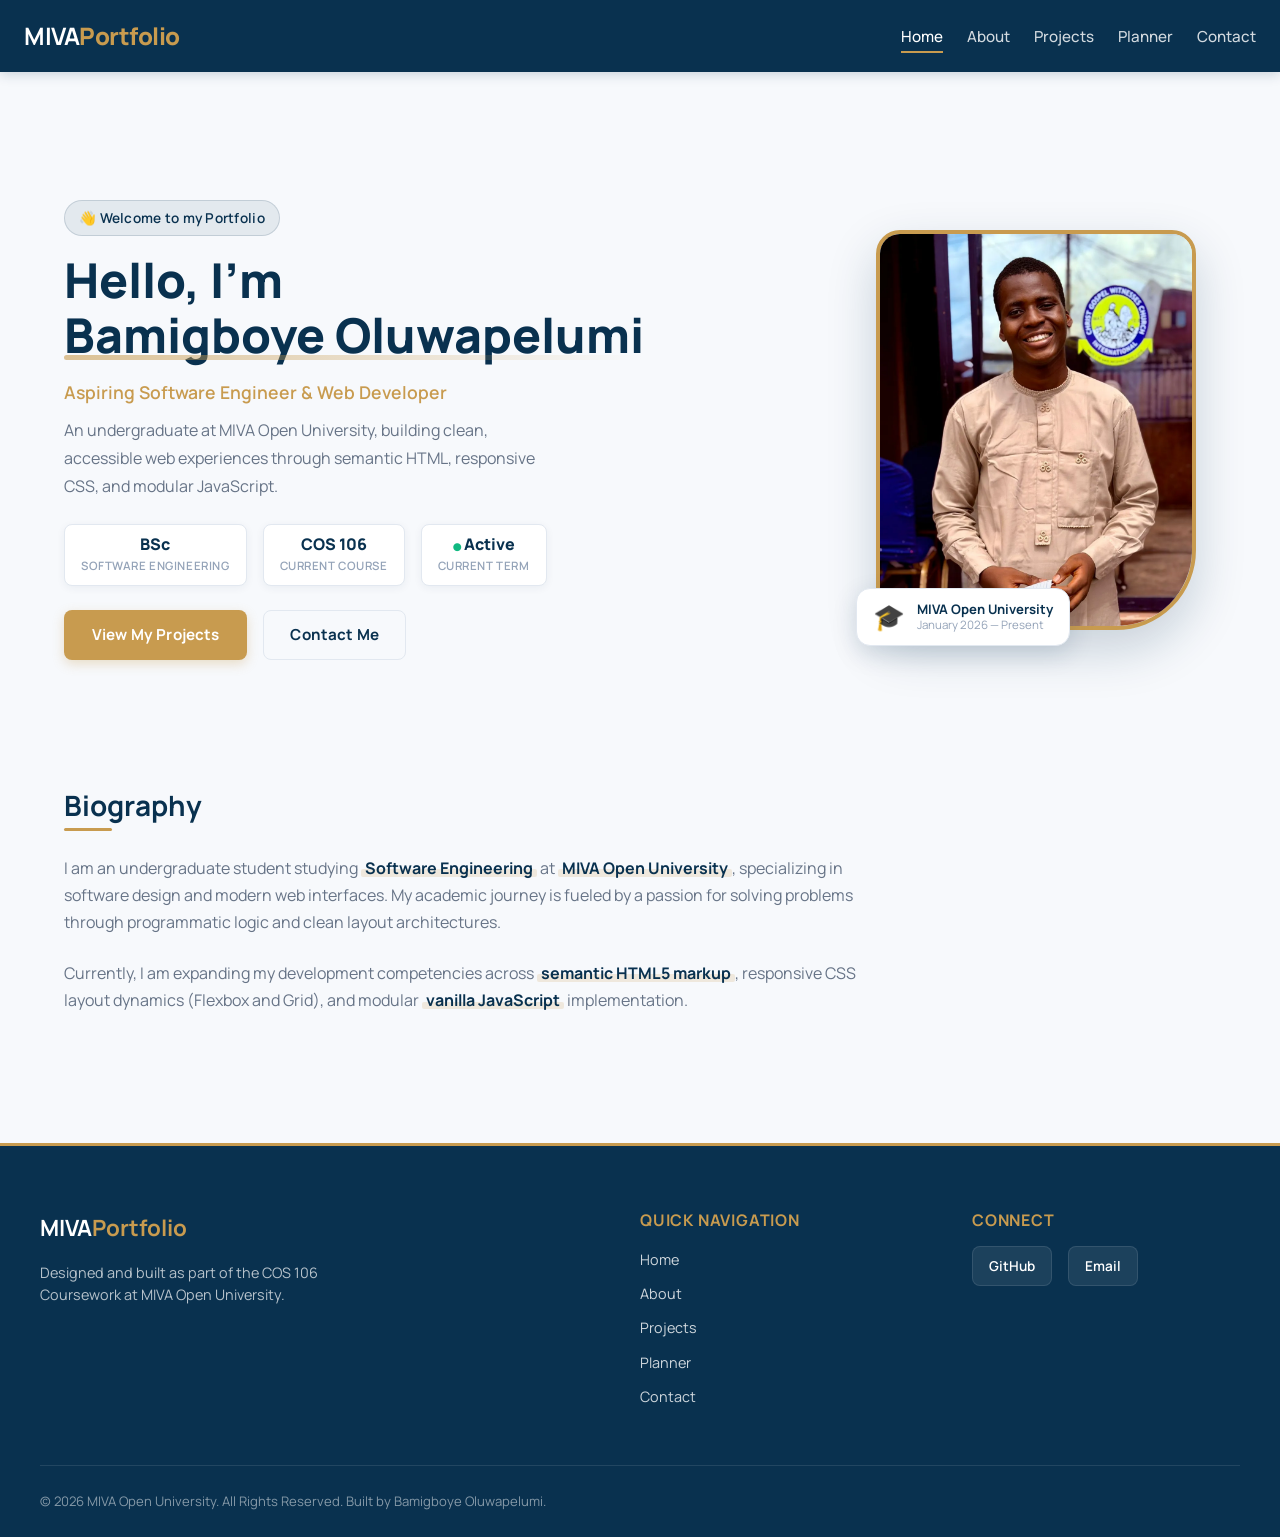
==== commit 748a68a7: ""feat: Final project polish, UX upgrades, and submission readiness" -m "- Updated degree title to So" ====
--- a/index.html
+++ b/index.html
@@ -3,8 +3,8 @@
 <head>
     <meta charset="UTF-8">
     <meta name="viewport" content="width=device-width, initial-scale=1.0">
-    <meta name="description" content="Academic Portfolio and Student Manager of Bamigboye Oluwapelumi, studying Computer Science at MIVA Open University. Discover my development projects and tasks.">
-    <meta name="keywords" content="Bamigboye Oluwapelumi, MIVA Open University, Academic Portfolio, Computer Science, Front-End Developer, Academic Manager">
+    <meta name="description" content="Academic Portfolio and Student Manager of Bamigboye Oluwapelumi, studying Software Engineering at MIVA Open University. Discover my development projects and tasks.">
+    <meta name="keywords" content="Bamigboye Oluwapelumi, MIVA Open University, Academic Portfolio, Software Engineering, Front-End Developer, Academic Manager">
     <meta name="author" content="Bamigboye Oluwapelumi">
     
     <!-- Open Graph / Facebook -->
@@ -59,7 +59,7 @@
                 <div class="hero-stats">
                     <div class="stat-chip">
                         <span class="stat-value">BSc</span>
-                        <span class="stat-label">Computer Science</span>
+                        <span class="stat-label">Software Engineering</span>
                     </div>
                     <div class="stat-chip">
                         <span class="stat-value">COS 106</span>
@@ -96,7 +96,7 @@
         <section class="biography">
             <h2>Biography</h2>
             <div class="bio-content">
-                <p>I am an undergraduate student studying <strong class="bio-highlight">Computer Science</strong> at <strong class="bio-highlight">MIVA Open University</strong>, specializing in software design and modern web interfaces. My academic journey is fueled by a passion for solving problems through programmatic logic and clean layout architectures.</p>
+                <p>I am an undergraduate student studying <strong class="bio-highlight">Software Engineering</strong> at <strong class="bio-highlight">MIVA Open University</strong>, specializing in software design and modern web interfaces. My academic journey is fueled by a passion for solving problems through programmatic logic and clean layout architectures.</p>
                 <p>Currently, I am expanding my development competencies across <strong class="bio-highlight">semantic HTML5 markup</strong>, responsive CSS layout dynamics (Flexbox and Grid), and modular <strong class="bio-highlight">vanilla JavaScript</strong> implementation.</p>
             </div>
         </section>
@@ -136,4 +136,4 @@
     </footer>
     <script src="js/nav.js"></script>
 </body>
-</html>+</html>
--- a/css/style.css
+++ b/css/style.css
@@ -978,6 +978,7 @@
     display: flex;
     justify-content: space-between;
     align-items: center;
+    gap: var(--space-sm);
     border-left: 4px solid var(--accent);
     color: var(--text-heading);
     font-weight: 500;
@@ -989,8 +990,84 @@
 #taskList li.completed {
     border-left-color: var(--success);
     opacity: 0.55;
+    color: var(--text-muted);
+}
+
+/* Only strike through the actual task text, not the buttons or badge */
+#taskList li.completed .task-text {
     text-decoration: line-through;
-    color: var(--text-muted);
+}
+
+/* ────────────────────────────────────────────────────────────────
+   Task Content Layout
+   Flex row: [badge] [text-block]  |  [action buttons]
+   flex: 1 + min-width: 0 stops the text from pushing buttons off-screen.
+──────────────────────────────────────────────────────────────────── */
+.task-content-wrapper {
+    display: flex;
+    align-items: flex-start;  /* align to top so badge lines up with first line */
+    gap: 12px;
+    flex: 1;
+    min-width: 0; /* Prevents flex children from overflowing parent limits */
+}
+
+/* Inner column: holds the task name span + optional expand toggle */
+.task-text-block {
+    display: flex;
+    flex-direction: column;
+    align-items: flex-start;
+    gap: 4px;
+    min-width: 0;
+    flex: 1;
+}
+
+/* Default text style — no clamping applied */
+.task-text {
+    line-height: 1.5;
+    min-width: 0;
+    width: 100%;
+    word-break: break-word; /* Essential for continuous unbreakable strings */
+    overflow-wrap: break-word;
+}
+
+/* Applied when the card is in its collapsed (preview) state.
+   -webkit-line-clamp is the cleanest cross-browser approach for
+   truncating to exactly N lines with a trailing ellipsis. */
+.task-text--clamped {
+    display: -webkit-box;
+    -webkit-box-orient: vertical;
+    -webkit-line-clamp: 2;   /* show at most 2 lines */
+    overflow: hidden;
+}
+
+/* "▼ Show more" / "▲ Show less" toggle button
+   Styled as an inline link, not a button, to keep it unobtrusive. */
+.task-expand-toggle {
+    background: none;
+    border: none;
+    padding: 0;
+    margin: 0;
+    cursor: pointer;
+    font-size: 0.75rem;
+    font-weight: 600;
+    color: var(--accent);
+    letter-spacing: 0.02em;
+    line-height: 1;
+    text-decoration: none !important; /* Prevent inheriting strikethrough from completed tasks */
+    transition: color 0.2s ease, opacity 0.2s ease;
+    /* Keep it left-aligned under the text */
+    align-self: flex-start;
+}
+
+.task-expand-toggle:hover {
+    color: var(--primary);
+    opacity: 0.85;
+}
+
+.task-expand-toggle:focus-visible {
+    outline: 2px solid var(--accent);
+    outline-offset: 2px;
+    border-radius: 3px;
 }
 
 /* Category Badge Indicators */
@@ -1029,14 +1106,27 @@
     border-color: rgba(16, 185, 129, 0.15);
 }
 
-.task-text {
-    line-height: 1.4;
-}
-
 .task-actions {
     display: flex;
     gap: 6px;
     flex-shrink: 0;
+}
+
+.btn-clear-tasks {
+    background: none;
+    border: 1px solid var(--error);
+    color: var(--error);
+    padding: 4px 10px;
+    border-radius: 4px;
+    font-size: 0.75rem;
+    font-weight: 600;
+    cursor: pointer;
+    transition: all 0.2s ease;
+}
+
+.btn-clear-tasks:hover {
+    background: var(--error);
+    color: white;
 }
 
 #taskList li button {
@@ -1534,6 +1624,48 @@
         min-width: 75px;
         padding: 8px 12px;
     }
+
+    #taskList li {
+        flex-direction: column;
+        align-items: flex-start;
+        gap: var(--space-xs);
+    }
+
+    .task-actions {
+        width: 100%;
+        justify-content: flex-end;
+    }
+
+    /* Modal Responsive Adjustments */
+    .modal-overlay {
+        padding: var(--space-sm);
+    }
+    
+    .modal-header, .modal-footer {
+        padding: var(--space-sm) var(--space-md);
+    }
+    
+    .modal-body {
+        padding: var(--space-md);
+    }
+    
+    .modal-footer {
+        flex-direction: column;
+        gap: var(--space-xs);
+    }
+    
+    .modal-footer .btn {
+        width: 100%;
+    }
+    
+    /* Contact Form Responsive Adjustments */
+    #contact-container {
+        padding: 0 var(--space-sm);
+    }
+    
+    #contactForm input, #contactForm textarea {
+        font-size: 16px; /* Prevents iOS Safari from zooming in on focus */
+    }
 }
 
 /* =============================================
@@ -1623,6 +1755,8 @@
 
 .preview-box p {
     margin: 0 0 6px 0;
+    word-break: break-word;
+    overflow-wrap: anywhere;
 }
 
 .preview-divider {
@@ -1680,3 +1814,90 @@
     }
 }
 
+/* =============================================
+   Project Image Lightbox UX
+   ============================================= */
+.lightbox-trigger {
+    cursor: zoom-in;
+    transition: transform 0.3s ease;
+}
+
+.lightbox-trigger:hover {
+    transform: scale(1.02);
+}
+
+.lightbox-overlay {
+    position: fixed;
+    top: 0;
+    left: 0;
+    width: 100vw;
+    height: 100vh;
+    background-color: rgba(9, 49, 79, 0.85); /* Brand Dark with opacity */
+    backdrop-filter: blur(8px);
+    -webkit-backdrop-filter: blur(8px);
+    z-index: 2000;
+    display: flex;
+    justify-content: center;
+    align-items: center;
+    opacity: 0;
+    visibility: hidden;
+    transition: opacity 0.3s ease, visibility 0.3s ease;
+}
+
+.lightbox-overlay.active {
+    opacity: 1;
+    visibility: visible;
+}
+
+.lightbox-img-container {
+    position: relative;
+    max-width: 90vw;
+    max-height: 90vh;
+    display: flex;
+    justify-content: center;
+    align-items: center;
+}
+
+.lightbox-image {
+    max-width: 90vw;
+    max-height: 90vh;
+    object-fit: contain;
+    border-radius: 8px;
+    box-shadow: 0 25px 50px -12px rgba(0, 0, 0, 0.5);
+    transform: scale(0.95);
+    transition: transform 0.3s cubic-bezier(0.16, 1, 0.3, 1);
+}
+
+.lightbox-overlay.active .lightbox-image {
+    transform: scale(1);
+}
+
+.lightbox-close-btn {
+    position: absolute;
+    top: -40px;
+    right: 0;
+    background: transparent;
+    border: none;
+    color: white;
+    font-size: 2.5rem;
+    line-height: 1;
+    cursor: pointer;
+    opacity: 0.7;
+    transition: opacity 0.2s;
+    /* Touch target padding for mobile comfort */
+    padding: 10px;
+}
+
+.lightbox-close-btn:hover {
+    opacity: 1;
+}
+
+/* Mobile specific touch area adjustments */
+@media (max-width: 768px) {
+    .lightbox-close-btn {
+        top: -45px;
+        right: -10px;
+        font-size: 3rem;
+    }
+}
+
